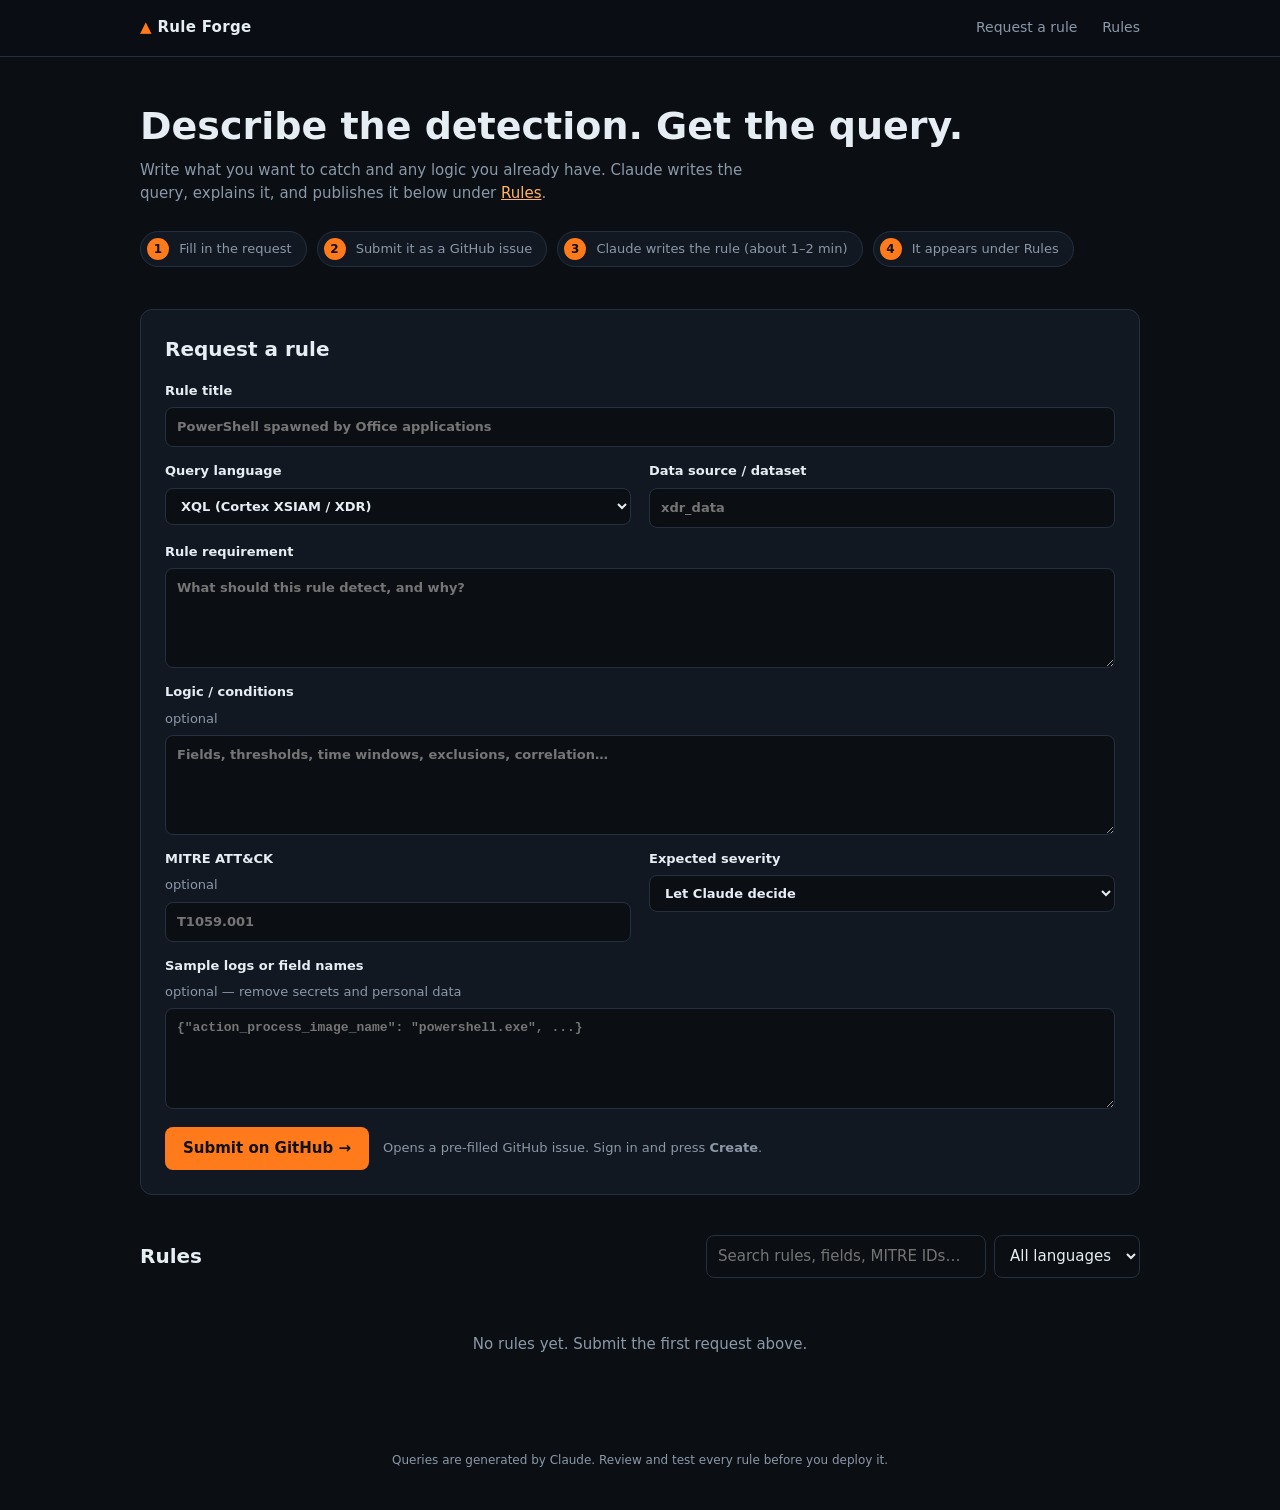
==== docs/index.html @ 3ebc9d83 "Initial Rule Forge" ====
<!DOCTYPE html>
<html lang="en">
<head>
  <meta charset="utf-8">
  <meta name="viewport" content="width=device-width, initial-scale=1">
  <title>Rule Forge</title>
  <link rel="stylesheet" href="style.css">
  <script src="config.js"></script>
</head>
<body>
  <header class="top">
    <div class="wrap top-inner">
      <div class="brand"><span class="mark">▲</span> <span id="site-title">Rule Forge</span></div>
      <nav>
        <a href="#request">Request a rule</a>
        <a href="#rules">Rules</a>
        <a id="repo-link" href="#" target="_blank" rel="noopener">GitHub</a>
      </nav>
    </div>
  </header>

  <main class="wrap">
    <section class="hero">
      <h1>Describe the detection. Get the query.</h1>
      <p>Write what you want to catch and any logic you already have. Claude writes the query, explains it, and publishes it below under <a href="#rules">Rules</a>.</p>
      <ol class="steps">
        <li><b>1</b> Fill in the request</li>
        <li><b>2</b> Submit it as a GitHub issue</li>
        <li><b>3</b> Claude writes the rule (about 1–2 min)</li>
        <li><b>4</b> It appears under Rules</li>
      </ol>
    </section>

    <section id="request" class="panel">
      <h2>Request a rule</h2>
      <form id="request-form" novalidate>
        <div class="grid">
          <label class="span2">Rule title
            <input name="title" required placeholder="PowerShell spawned by Office applications">
          </label>
          <label>Query language
            <select name="language">
              <option>XQL (Cortex XSIAM / XDR)</option>
              <option>KQL (Microsoft Sentinel / Defender)</option>
              <option>SPL (Splunk)</option>
              <option>Sigma</option>
              <option>EQL (Elastic)</option>
              <option>YARA-L (Google SecOps)</option>
              <option>Other (say which in the requirement)</option>
            </select>
          </label>
          <label>Data source / dataset
            <input name="data_source" placeholder="xdr_data">
          </label>
          <label class="span2">Rule requirement
            <textarea name="requirement" rows="4" required placeholder="What should this rule detect, and why?"></textarea>
          </label>
          <label class="span2">Logic / conditions <span class="opt">optional</span>
            <textarea name="logic" rows="4" placeholder="Fields, thresholds, time windows, exclusions, correlation…"></textarea>
          </label>
          <label>MITRE ATT&amp;CK <span class="opt">optional</span>
            <input name="mitre" placeholder="T1059.001">
          </label>
          <label>Expected severity
            <select name="severity">
              <option>Let Claude decide</option><option>Informational</option><option>Low</option>
              <option>Medium</option><option>High</option><option>Critical</option>
            </select>
          </label>
          <label class="span2">Sample logs or field names <span class="opt">optional — remove secrets and personal data</span>
            <textarea name="samples" rows="4" class="mono" placeholder='{"action_process_image_name": "powershell.exe", ...}'></textarea>
          </label>
        </div>
        <p id="form-error" class="error" hidden></p>
        <div class="actions">
          <button type="submit" class="primary">Submit on GitHub →</button>
          <span class="hint">Opens a pre-filled GitHub issue. Sign in and press <b>Create</b>.</span>
        </div>
      </form>
    </section>

    <section id="rules">
      <div class="rules-head">
        <h2>Rules <span id="rule-count" class="count"></span></h2>
        <div class="filters">
          <input id="search" type="search" placeholder="Search rules, fields, MITRE IDs…">
          <select id="lang-filter"><option value="">All languages</option></select>
        </div>
      </div>
      <div id="pending" class="pending" hidden></div>
      <div id="rule-list"></div>
      <p id="empty" class="empty" hidden>No rules yet. Submit the first request above.</p>
    </section>
  </main>

  <footer class="wrap foot">Queries are generated by Claude. Review and test every rule before you deploy it.</footer>

  <template id="rule-tpl">
    <article class="rule">
      <button class="rule-head" type="button" aria-expanded="false">
        <span class="sev"></span>
        <span class="rule-title"></span>
        <span class="lang"></span>
        <span class="chev">▾</span>
      </button>
      <div class="rule-body" hidden>
        <p class="summary"></p>
        <div class="code-wrap">
          <button class="copy" type="button">Copy</button>
          <pre><code class="query"></code></pre>
        </div>
        <div class="variants"></div>
        <div class="cols">
          <div><h4>How it works</h4><ul class="logic"></ul></div>
          <div><h4>Assumptions to verify</h4><ul class="assumptions"></ul></div>
          <div><h4>False positives</h4><ul class="fps"></ul></div>
          <div><h4>Tuning</h4><ul class="tuning"></ul></div>
        </div>
        <div class="testing-wrap"><h4>Testing</h4><p class="testing"></p></div>
        <details class="req"><summary>Original request</summary><dl class="req-list"></dl></details>
        <div class="meta"></div>
      </div>
    </article>
  </template>

  <script src="app.js"></script>
</body>
</html>
---- docs/style.css ----
:root {
  --bg: #0b0f14; --panel: #121821; --panel-2: #18202b; --line: #243040;
  --text: #e6edf3; --muted: #8b98a8; --accent: #ff7a1a; --accent-2: #ffb36b;
  --ok: #2ea043; --low: #3b82f6; --med: #eab308; --high: #f97316; --crit: #ef4444; --info: #64748b;
  --mono: ui-monospace, "JetBrains Mono", "SFMono-Regular", Menlo, Consolas, monospace;
}
* { box-sizing: border-box; }
html { scroll-behavior: smooth; }
body { margin: 0; background: var(--bg); color: var(--text); font: 15px/1.55 system-ui, -apple-system, "Segoe UI", Roboto, sans-serif; }
a { color: var(--accent-2); }
.wrap { max-width: 1040px; margin: 0 auto; padding: 0 20px; }

.top { border-bottom: 1px solid var(--line); background: rgba(11,15,20,.9); position: sticky; top: 0; z-index: 5; backdrop-filter: blur(6px); }
.top-inner { display: flex; align-items: center; justify-content: space-between; height: 56px; }
.brand { font-weight: 700; letter-spacing: .3px; }
.mark { color: var(--accent); }
nav a { color: var(--muted); text-decoration: none; margin-left: 20px; font-size: 14px; }
nav a:hover { color: var(--text); }

.hero { padding: 48px 0 24px; }
.hero h1 { font-size: clamp(26px, 4vw, 38px); margin: 0 0 10px; line-height: 1.15; }
.hero p { color: var(--muted); max-width: 640px; margin: 0; }
.steps { list-style: none; padding: 0; margin: 24px 0 0; display: flex; flex-wrap: wrap; gap: 10px; }
.steps li { background: var(--panel); border: 1px solid var(--line); border-radius: 999px; padding: 6px 14px 6px 6px; font-size: 13px; color: var(--muted); }
.steps b { display: inline-grid; place-items: center; width: 22px; height: 22px; border-radius: 50%; background: var(--accent); color: #111; margin-right: 6px; font-size: 12px; }

h2 { font-size: 20px; margin: 0 0 16px; }
.panel { background: var(--panel); border: 1px solid var(--line); border-radius: 12px; padding: 24px; margin: 16px 0 40px; }
.grid { display: grid; grid-template-columns: 1fr 1fr; gap: 14px 18px; }
.span2 { grid-column: span 2; }
label { display: flex; flex-direction: column; gap: 6px; font-size: 13px; font-weight: 600; color: var(--text); }
.opt { font-weight: 400; color: var(--muted); }
input, select, textarea { font: inherit; color: var(--text); background: var(--bg); border: 1px solid var(--line); border-radius: 8px; padding: 9px 11px; }
textarea { resize: vertical; }
.mono, code, pre { font-family: var(--mono); font-size: 13px; }
input:focus, select:focus, textarea:focus { outline: 2px solid var(--accent); outline-offset: -1px; border-color: transparent; }
.actions { display: flex; align-items: center; gap: 14px; margin-top: 18px; flex-wrap: wrap; }
button { font: inherit; cursor: pointer; }
.primary { background: var(--accent); color: #111; border: 0; border-radius: 8px; padding: 10px 18px; font-weight: 700; }
.primary:hover { background: var(--accent-2); }
.hint { color: var(--muted); font-size: 13px; }
.error { color: var(--crit); margin: 12px 0 0; }

.rules-head { display: flex; justify-content: space-between; align-items: center; gap: 12px; flex-wrap: wrap; margin-bottom: 12px; }
.rules-head h2 { margin: 0; }
.count { color: var(--muted); font-weight: 400; font-size: 15px; }
.filters { display: flex; gap: 8px; }
.filters input { width: 280px; }
.empty { color: var(--muted); text-align: center; padding: 40px 0; }

.pending { background: var(--panel); border: 1px dashed var(--line); border-radius: 10px; padding: 12px 16px; margin-bottom: 12px; font-size: 14px; }
.pending h4 { margin: 0 0 6px; font-size: 13px; color: var(--muted); }
.pending a { display: block; color: var(--text); text-decoration: none; padding: 3px 0; }
.pending a::before { content: ""; display: inline-block; width: 8px; height: 8px; border-radius: 50%; background: var(--accent); margin-right: 8px; animation: pulse 1.4s infinite; }
@keyframes pulse { 50% { opacity: .3; } }

.rule { background: var(--panel); border: 1px solid var(--line); border-radius: 10px; margin-bottom: 10px; overflow: hidden; }
.rule { scroll-margin-top: 70px; }
.rule:target { border-color: var(--accent); }
.rule-head { width: 100%; display: flex; align-items: center; gap: 12px; background: none; border: 0; color: var(--text); padding: 14px 16px; text-align: left; }
.rule-head:hover { background: var(--panel-2); }
.rule-title { flex: 1; font-weight: 600; }
.lang { font-family: var(--mono); font-size: 12px; color: var(--accent-2); border: 1px solid var(--line); border-radius: 6px; padding: 2px 8px; }
.chev { color: var(--muted); transition: transform .15s; }
.rule-head[aria-expanded="true"] .chev { transform: rotate(180deg); }
.sev { font-size: 11px; font-weight: 700; text-transform: uppercase; letter-spacing: .5px; border-radius: 4px; padding: 2px 7px; color: #fff; background: var(--info); min-width: 74px; text-align: center; }
.sev.Low { background: var(--low); } .sev.Medium { background: var(--med); color: #111; }
.sev.High { background: var(--high); color: #111; } .sev.Critical { background: var(--crit); }

.rule-body { padding: 0 16px 16px; border-top: 1px solid var(--line); }
.summary { color: var(--muted); }
.code-wrap { position: relative; }
pre { background: #070a0e; border: 1px solid var(--line); border-radius: 8px; padding: 14px; overflow: auto; margin: 0 0 10px; white-space: pre; }
.copy { position: absolute; top: 8px; right: 8px; background: var(--panel-2); color: var(--text); border: 1px solid var(--line); border-radius: 6px; padding: 3px 10px; font-size: 12px; }
.copy.done { background: var(--ok); border-color: var(--ok); }
.variants h4 { margin: 14px 0 6px; }
.cols { display: grid; grid-template-columns: 1fr 1fr; gap: 6px 24px; }
h4 { font-size: 13px; margin: 14px 0 4px; color: var(--accent-2); }
ul { margin: 0; padding-left: 18px; } li { margin: 2px 0; }
.testing { margin: 0; }
.req { margin-top: 14px; font-size: 13px; }
.req summary { cursor: pointer; color: var(--muted); }
.req dt { font-weight: 600; margin-top: 8px; } .req dd { margin: 2px 0 0; white-space: pre-wrap; color: var(--muted); }
.meta { margin-top: 14px; font-size: 12px; color: var(--muted); display: flex; gap: 14px; flex-wrap: wrap; }
.mitre { font-family: var(--mono); background: var(--panel-2); border: 1px solid var(--line); border-radius: 4px; padding: 1px 6px; }

.foot { color: var(--muted); font-size: 12px; padding: 40px 20px; text-align: center; }
@media (max-width: 720px) {
  .grid, .cols { grid-template-columns: 1fr; } .span2 { grid-column: auto; }
  .filters { width: 100%; } .filters input { flex: 1; width: auto; } nav a:not(#repo-link) { display: none; }
}
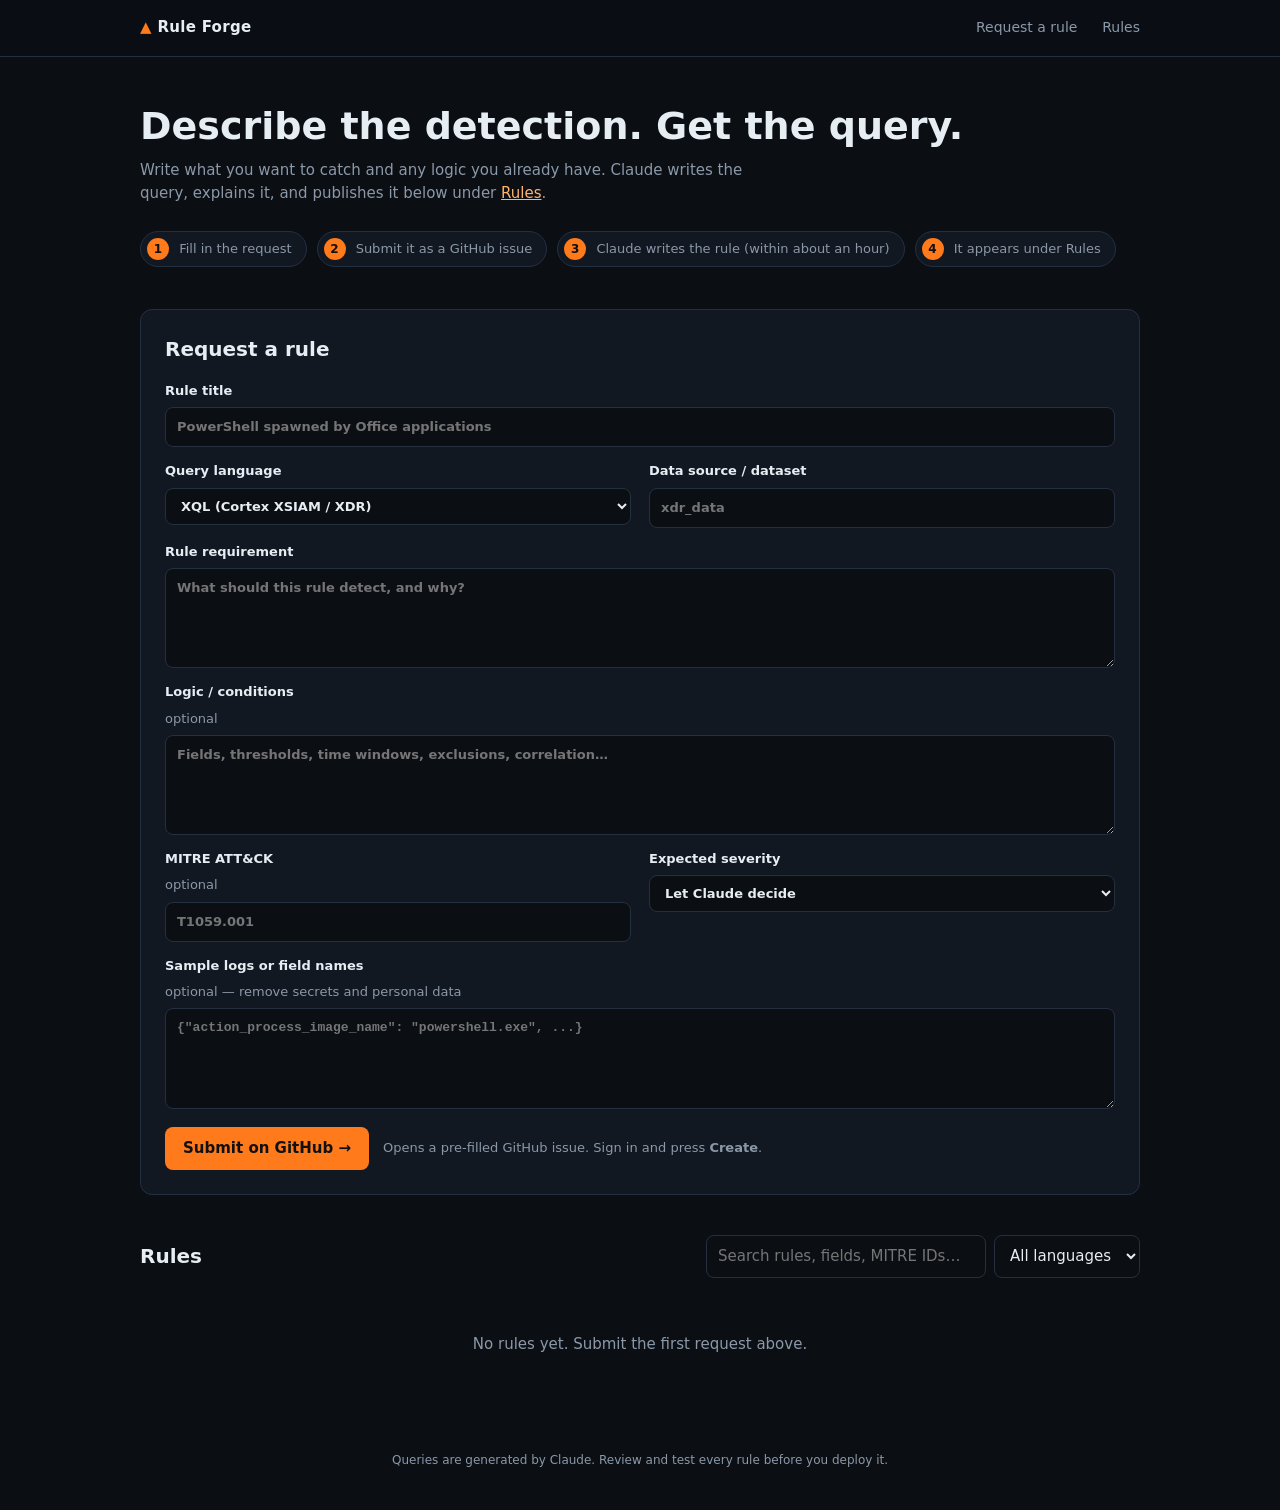
==== commit df01148a: "Switch to scheduled Claude task (no API key needed) Co-Authored-By: Claude Opus 5.5 <noreply@anthrop" ====
--- a/docs/index.html
+++ b/docs/index.html
@@ -26,7 +26,7 @@
       <ol class="steps">
         <li><b>1</b> Fill in the request</li>
         <li><b>2</b> Submit it as a GitHub issue</li>
-        <li><b>3</b> Claude writes the rule (about 1–2 min)</li>
+        <li><b>3</b> Claude writes the rule (within about an hour)</li>
         <li><b>4</b> It appears under Rules</li>
       </ol>
     </section>
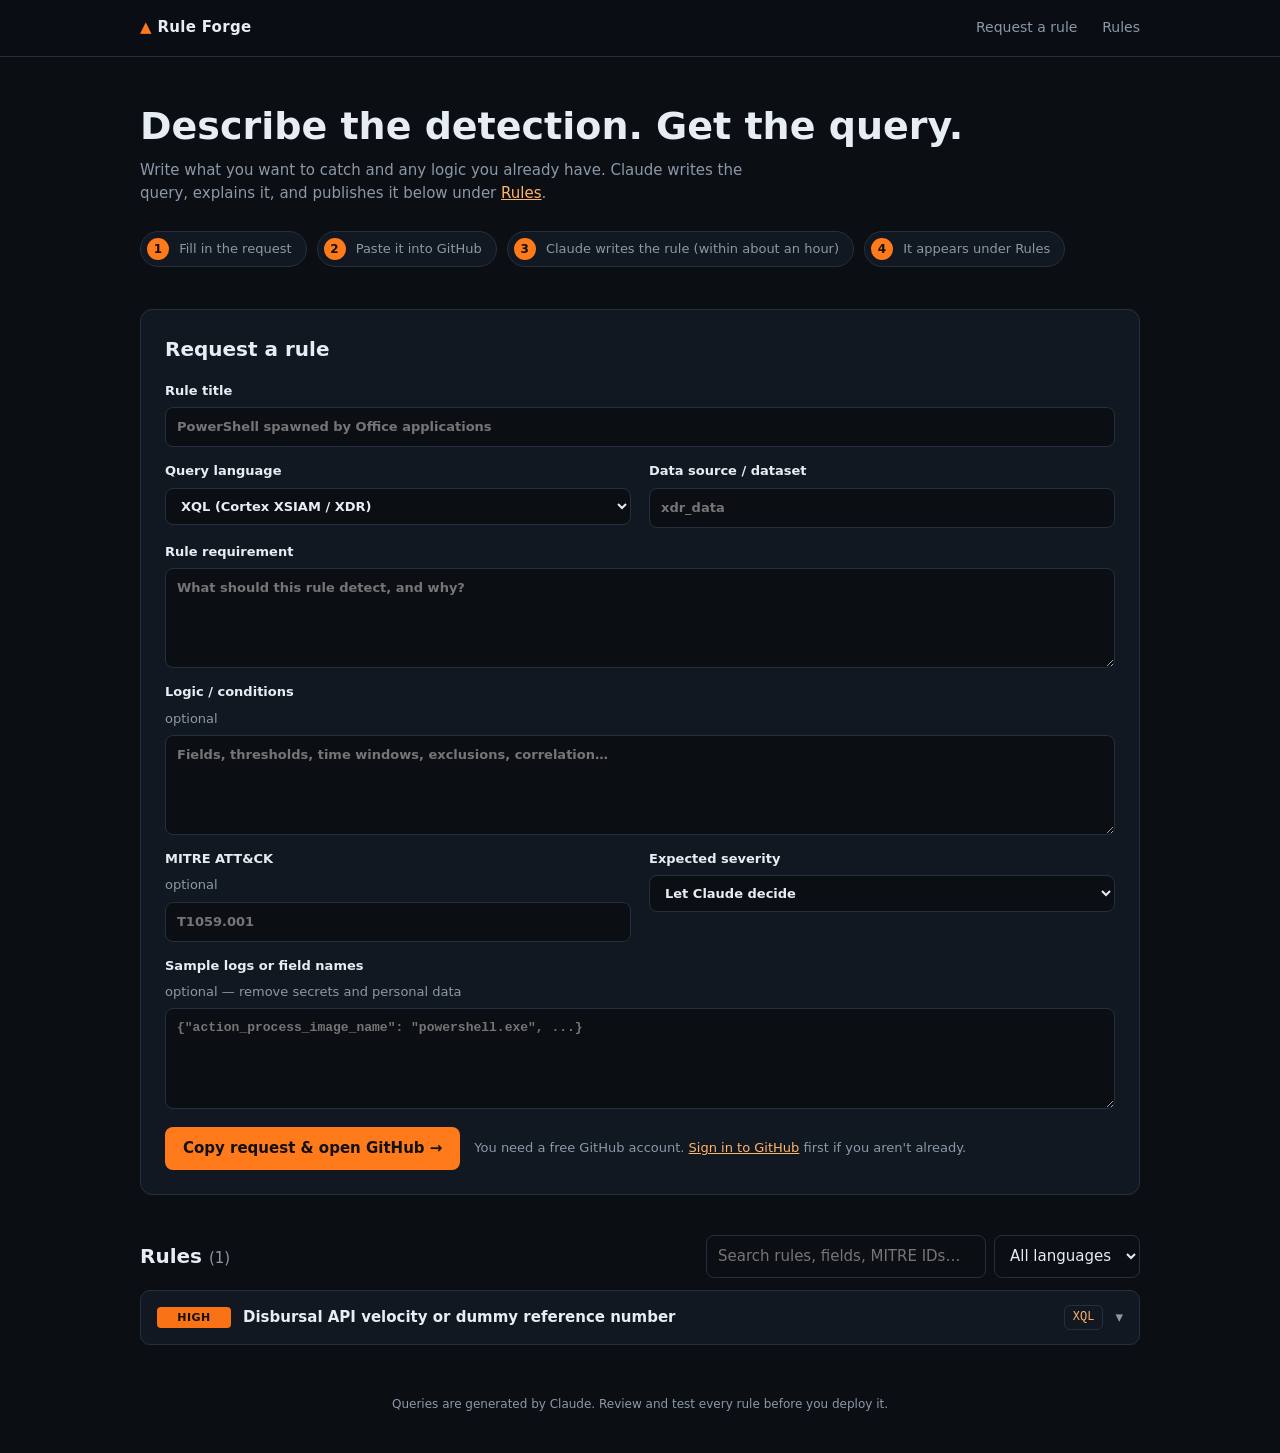
==== commit 1ee1d1e8: "Fix submissions: copy request and open short GitHub link Long pre-filled links failed for signed-out" ====
--- a/docs/index.html
+++ b/docs/index.html
@@ -25,7 +25,7 @@
       <p>Write what you want to catch and any logic you already have. Claude writes the query, explains it, and publishes it below under <a href="#rules">Rules</a>.</p>
       <ol class="steps">
         <li><b>1</b> Fill in the request</li>
-        <li><b>2</b> Submit it as a GitHub issue</li>
+        <li><b>2</b> Paste it into GitHub</li>
         <li><b>3</b> Claude writes the rule (within about an hour)</li>
         <li><b>4</b> It appears under Rules</li>
       </ol>
@@ -73,10 +73,22 @@
         </div>
         <p id="form-error" class="error" hidden></p>
         <div class="actions">
-          <button type="submit" class="primary">Submit on GitHub →</button>
-          <span class="hint">Opens a pre-filled GitHub issue. Sign in and press <b>Create</b>.</span>
+          <button type="submit" class="primary">Copy request &amp; open GitHub →</button>
+          <span class="hint">You need a free GitHub account. <a id="signin-link" href="https://github.com/login" target="_blank" rel="noopener">Sign in to GitHub</a> first if you aren't already.</span>
         </div>
       </form>
+      <div id="submit-help" class="submit-help" hidden>
+        <p><b id="copy-status">Your request is copied.</b> In the GitHub tab that just opened:</p>
+        <ol>
+          <li>Sign in if GitHub asks you to.</li>
+          <li>Click in the <b>Request</b> box and press <b>Ctrl+V</b> (Mac: <b>Cmd+V</b>).</li>
+          <li>Click <b>Create</b>. Your rule appears under Rules within about an hour (7 AM – midnight IST).</li>
+        </ol>
+        <details><summary>Didn't paste? Copy it again</summary>
+          <button id="copy-again" type="button" class="secondary">Copy again</button>
+          <textarea id="request-text" rows="8" class="mono" readonly></textarea>
+        </details>
+      </div>
     </section>
 
     <section id="rules">
--- a/docs/style.css
+++ b/docs/style.css
@@ -89,3 +89,9 @@
   .grid, .cols { grid-template-columns: 1fr; } .span2 { grid-column: auto; }
   .filters { width: 100%; } .filters input { flex: 1; width: auto; } nav a:not(#repo-link) { display: none; }
 }
+.submit-help { margin-top: 18px; background: var(--panel-2); border: 1px solid var(--accent); border-radius: 10px; padding: 14px 18px; font-size: 14px; }
+.submit-help p { margin: 0 0 6px; }
+.submit-help ol { margin: 0 0 8px; padding-left: 20px; }
+.submit-help textarea { width: 100%; margin-top: 8px; }
+.submit-help summary { cursor: pointer; color: var(--muted); }
+.secondary { margin-top: 8px; background: var(--panel); color: var(--text); border: 1px solid var(--line); border-radius: 8px; padding: 6px 12px; }
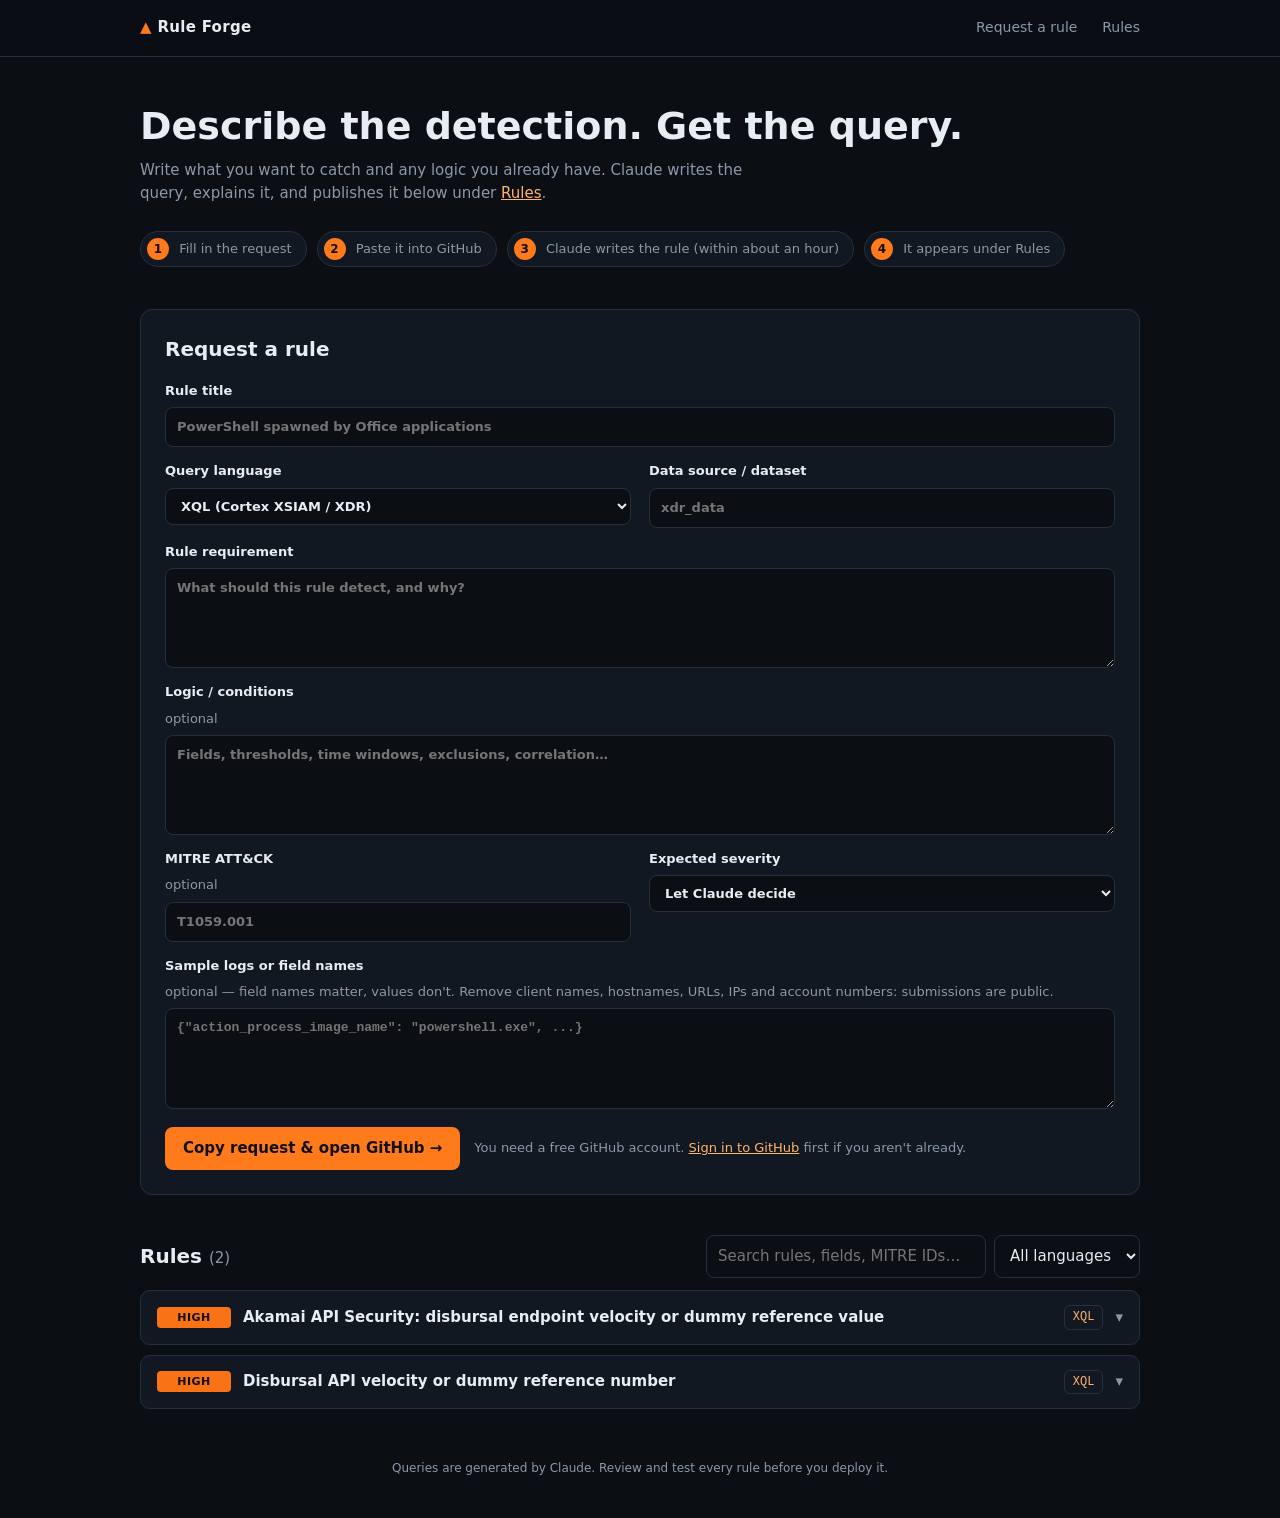
==== commit 5d0aaf29: "Mask client and sensitive data in requests before storing or publishing Adds scripts/redact.py and s" ====
--- a/docs/index.html
+++ b/docs/index.html
@@ -67,7 +67,7 @@
               <option>Medium</option><option>High</option><option>Critical</option>
             </select>
           </label>
-          <label class="span2">Sample logs or field names <span class="opt">optional — remove secrets and personal data</span>
+          <label class="span2">Sample logs or field names <span class="opt">optional — field names matter, values don't. Remove client names, hostnames, URLs, IPs and account numbers: submissions are public.</span>
             <textarea name="samples" rows="4" class="mono" placeholder='{"action_process_image_name": "powershell.exe", ...}'></textarea>
           </label>
         </div>
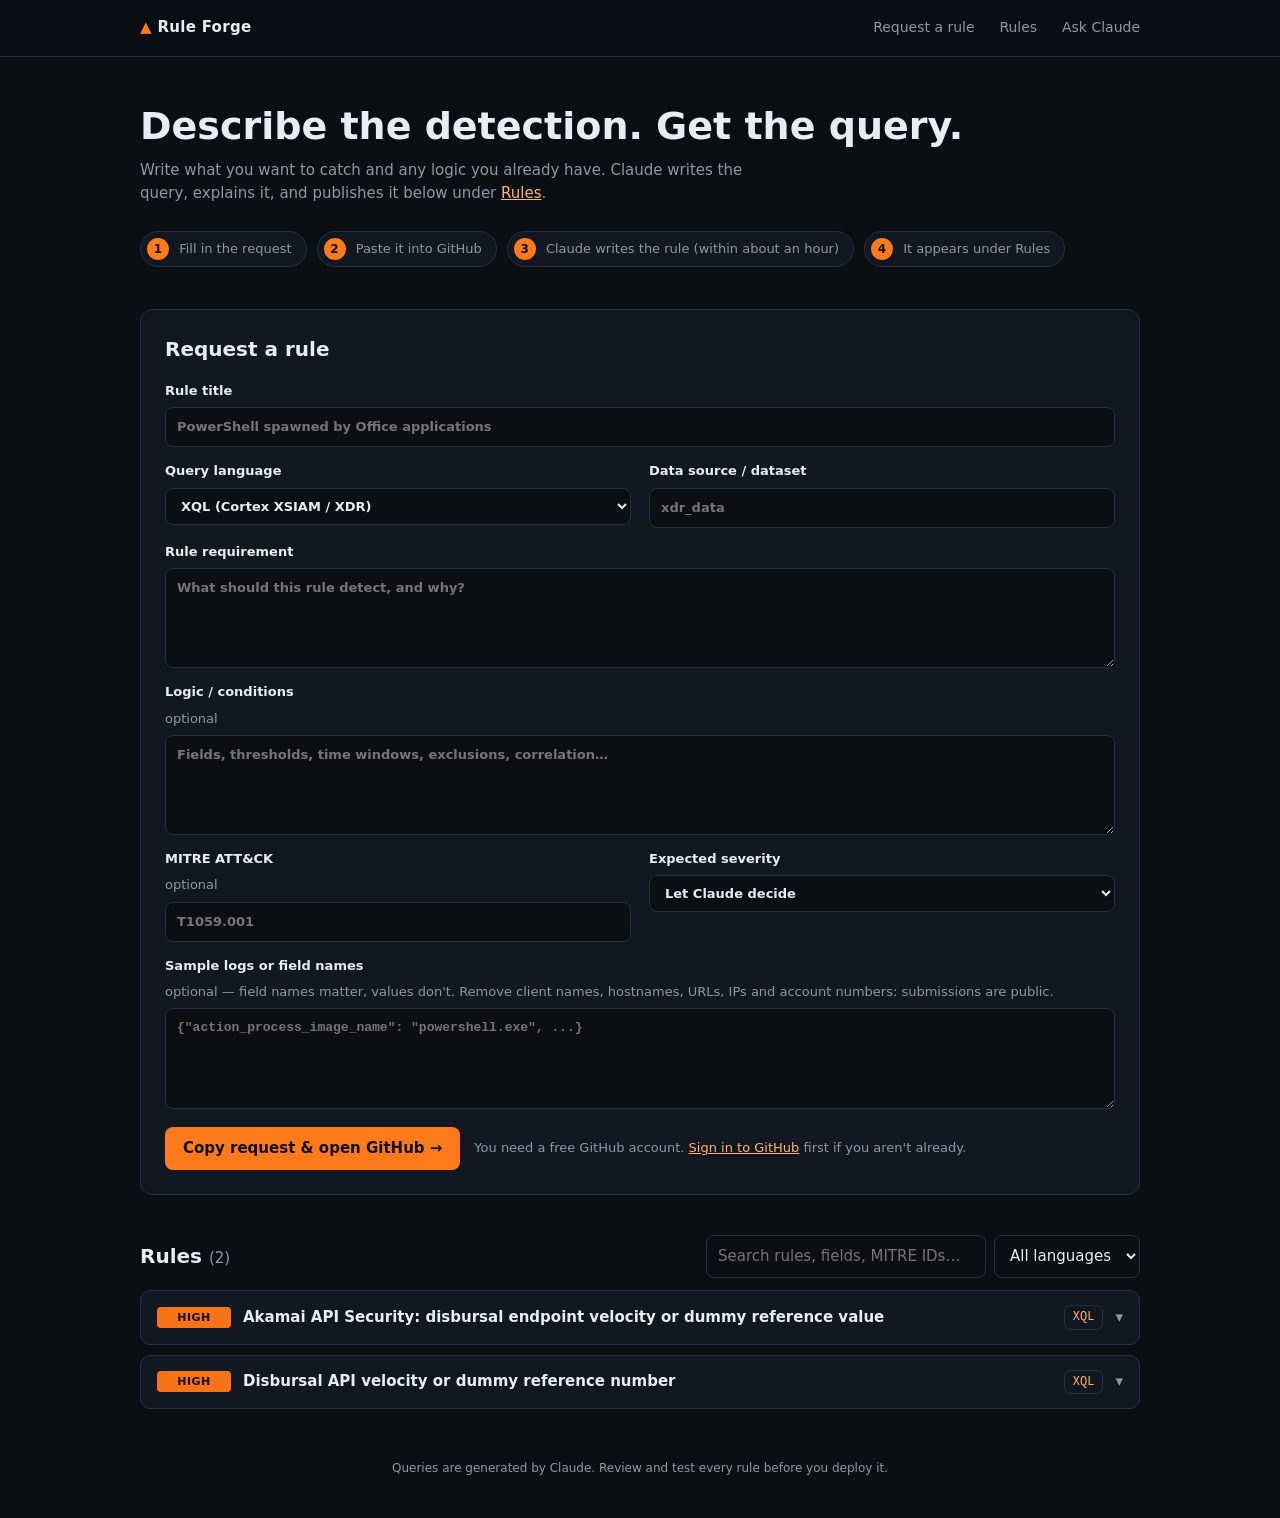
==== commit a5c629d3: "Add Ask Claude page for general prompts Prompts become [Ask] GitHub issues; the hourly scheduled tas" ====
--- a/docs/index.html
+++ b/docs/index.html
@@ -14,6 +14,7 @@
       <nav>
         <a href="#request">Request a rule</a>
         <a href="#rules">Rules</a>
+        <a href="ask.html">Ask Claude</a>
         <a id="repo-link" href="#" target="_blank" rel="noopener">GitHub</a>
       </nav>
     </div>
--- a/docs/style.css
+++ b/docs/style.css
@@ -95,3 +95,17 @@
 .submit-help textarea { width: 100%; margin-top: 8px; }
 .submit-help summary { cursor: pointer; color: var(--muted); }
 .secondary { margin-top: 8px; background: var(--panel); color: var(--text); border: 1px solid var(--line); border-radius: 8px; padding: 6px 12px; }
+
+/* Ask Claude page */
+.home { color: inherit; text-decoration: none; }
+nav a[aria-current="page"] { color: var(--text); }
+#ask-form label textarea { min-height: 150px; font-size: 15px; }
+.ask-badge { min-width: 30px; background: var(--accent); color: #111; }
+.turn { border-bottom: 1px solid var(--line); padding-bottom: 14px; }
+.turn:last-of-type { border-bottom: 0; }
+.ask-q { white-space: pre-wrap; overflow-wrap: anywhere; margin: 0; }
+.answer { overflow-wrap: anywhere; }
+.answer p { margin: 0 0 .7em; } .answer ul, .answer ol { margin: 0 0 .7em; padding-left: 20px; }
+.answer h4 { color: var(--text); font-size: 15px; }
+.answer code { background: var(--panel-2); border-radius: 4px; padding: 1px 5px; }
+.answer pre code { background: none; padding: 0; }
